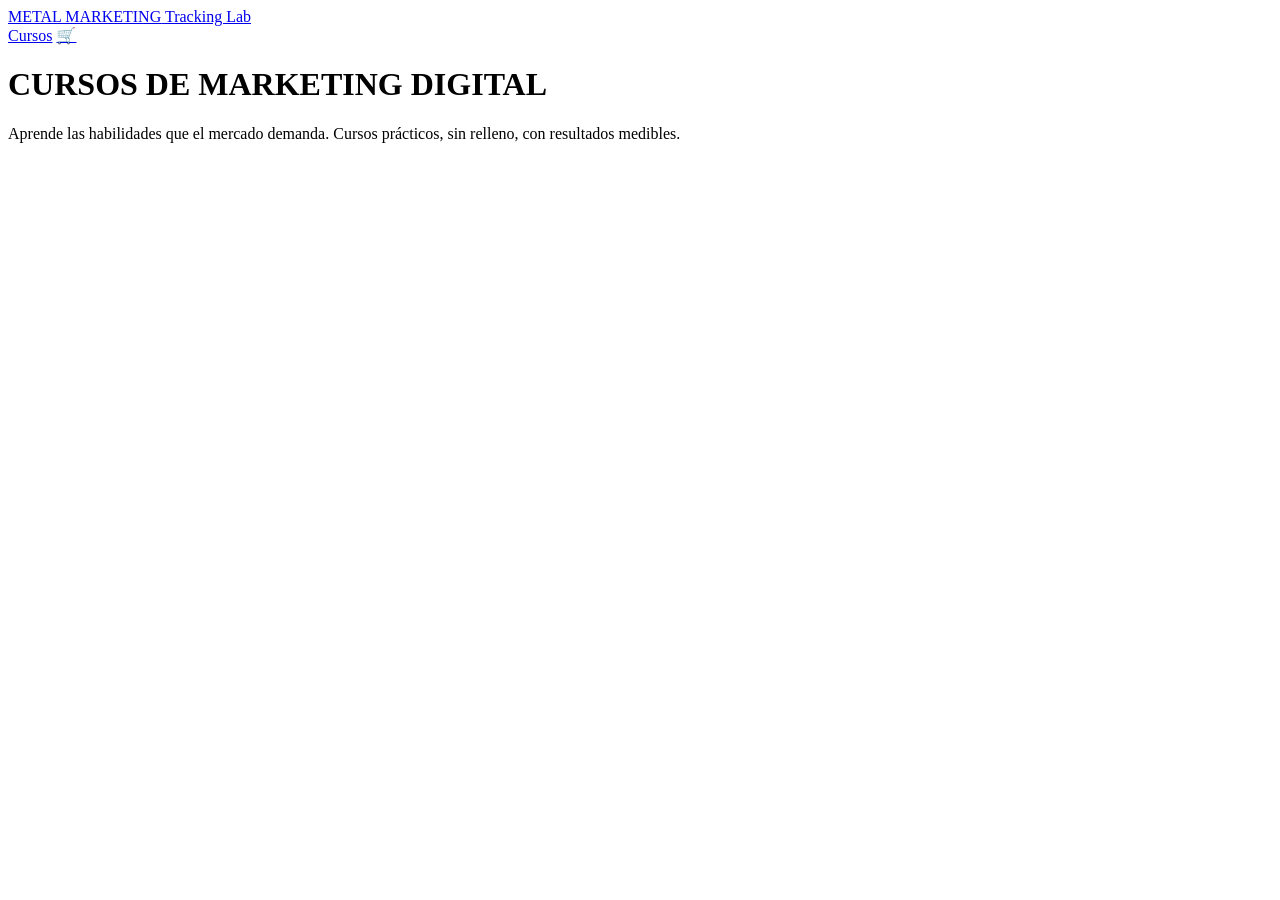
==== cursos/index.html @ c6b055bf "Create index.html" ====
<!DOCTYPE html>
<html lang="es">
<head>
  <meta charset="UTF-8">
  <meta name="viewport" content="width=device-width, initial-scale=1.0">
  <title>Cursos de Marketing Digital | Metal Marketing - Tracking Lab</title>
  <link rel="stylesheet" href="styles.css">
  <!-- 
    ==========================================
    AQUÍ VA EL SNIPPET DE GTM (cuando lo tengas)
    
    Reemplaza GTM-XXXXXXX con tu container ID.
    Este script debe ir lo más arriba posible
    en el <head> para que GTM capture todo.
    ==========================================
  -->
  <!--
  <script>(function(w,d,s,l,i){w[l]=w[l]||[];w[l].push({'gtm.start':
  new Date().getTime(),event:'gtm.js'});var f=d.getElementsByTagName(s)[0],
  j=d.createElement(s),dl=l!='dataLayer'?'&l='+l:'';j.async=true;j.src=
  'https://www.googletagmanager.com/gtm.js?id='+i+dl;f.parentNode.insertBefore(j,f);
  })(window,document,'script','dataLayer','GTM-XXXXXXX');</script>
  -->
</head>
<body>
  <!--
    ==========================================
    noscript de GTM (cuando lo tengas)
    ==========================================
  -->
  <!--
  <noscript><iframe src="https://www.googletagmanager.com/ns.html?id=GTM-XXXXXXX"
  height="0" width="0" style="display:none;visibility:hidden"></iframe></noscript>
  -->

  <nav class="nav">
    <a href="index.html" class="nav-brand">
      <span>METAL MARKETING</span>
      <span class="nav-badge">Tracking Lab</span>
    </a>
    <div class="nav-links">
      <a href="index.html">Cursos</a>
      <a href="carrito.html" class="cart-icon">
        🛒 <span class="cart-count" style="display:none">0</span>
      </a>
    </div>
  </nav>

  <div class="page-hero">
    <h1>CURSOS DE MARKETING DIGITAL</h1>
    <p>Aprende las habilidades que el mercado demanda. Cursos prácticos, sin relleno, con resultados medibles.</p>
  </div>

  <div class="container">
    <div class="product-grid" id="product-grid">
      <!-- Products rendered by JS -->
    </div>
  </div>

  <script src="tracking-lab.js"></script>
  <script>
    // ==========================================
    // RENDER PRODUCT CARDS
    // ==========================================
    const grid = document.getElementById('product-grid');
    
    PRODUCTS.forEach((product, index) => {
      const card = document.createElement('a');
      card.href = `producto.html?id=${product.item_id}`;
      card.className = 'product-card';
      card.innerHTML = `
        <div class="product-img">
          ${product.emoji}
          <span class="level-badge">${product.level}</span>
        </div>
        <div class="product-info">
          <h3>${product.item_name}</h3>
          <p class="desc">${product.description}</p>
          <div class="product-meta">
            <span class="product-price">
              <span class="currency">ARS</span> $${formatPrice(product.price)}
            </span>
          </div>
        </div>
      `;
      
      // Track click on product (select_item)
      card.addEventListener('click', () => {
        pushToDataLayer({
          event: "select_item",
          ecommerce: {
            item_list_id: "cursos_marketing",
            item_list_name: "Cursos de Marketing Digital",
            items: [formatItem(product, index)]
          }
        });
      });
      
      grid.appendChild(card);
    });

    // ==========================================
    // DATA LAYER: view_item_list
    // Este evento se dispara cuando la página
    // de catálogo se carga. Le dice a GA4 que
    // el usuario vio esta lista de productos.
    // ==========================================
    trackViewItemList(PRODUCTS, "Cursos de Marketing Digital");
  </script>
</body>
</html>
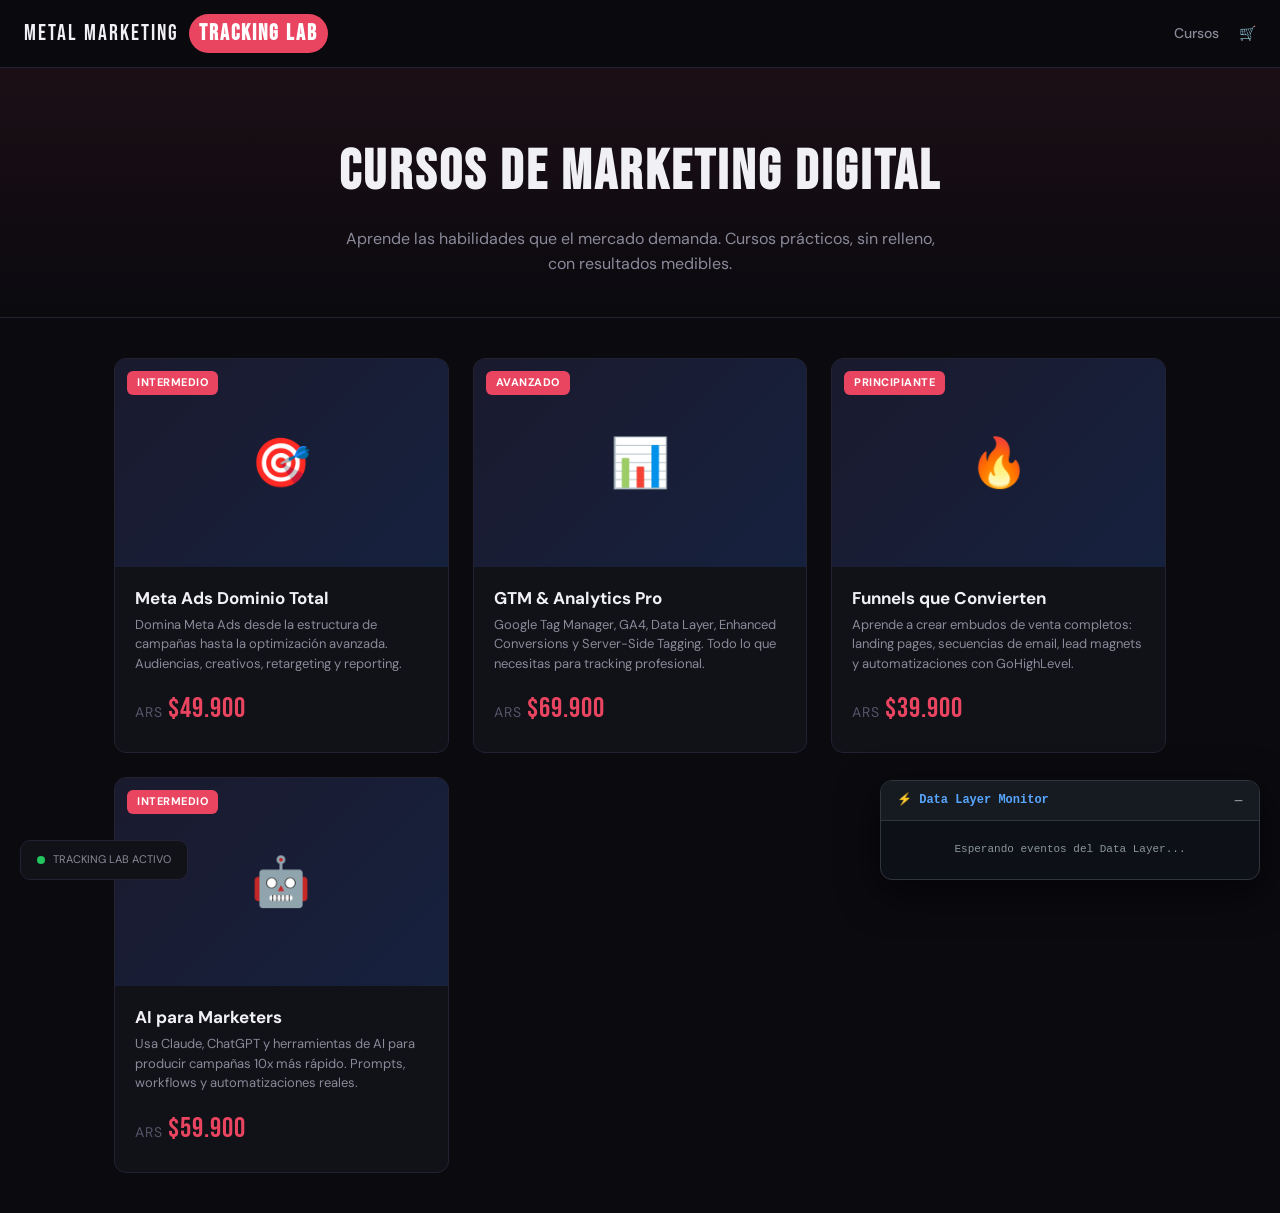
==== commit e924c8f5: "Update index.html" ====
--- a/cursos/index.html
+++ b/cursos/index.html
@@ -22,7 +22,20 @@
   })(window,document,'script','dataLayer','GTM-XXXXXXX');</script>
   -->
 </head>
+  <!-- Google Tag Manager -->
+<script>(function(w,d,s,l,i){w[l]=w[l]||[];w[l].push({'gtm.start':
+new Date().getTime(),event:'gtm.js'});var f=d.getElementsByTagName(s)[0],
+j=d.createElement(s),dl=l!='dataLayer'?'&l='+l:'';j.async=true;j.src=
+'https://www.googletagmanager.com/gtm.js?id='+i+dl;f.parentNode.insertBefore(j,f);
+})(window,document,'script','dataLayer','GTM-TBTWVTJF');</script>
+<!-- End Google Tag Manager →
+
 <body>
+  <!-- Google Tag Manager (noscript) -->
+<noscript><iframe src="https://www.googletagmanager.com/ns.html?id=GTM-TBTWVTJF"
+height="0" width="0" style="display:none;visibility:hidden"></iframe></noscript>
+<!-- End Google Tag Manager (noscript) -->
+
   <!--
     ==========================================
     noscript de GTM (cuando lo tengas)
--- a/cursos/styles.css
+++ b/cursos/styles.css
@@ -0,0 +1,647 @@
+/* ============================================
+   METAL MARKETING - ECOMMERCE TRACKING LAB
+   Shared styles matching the main site aesthetic
+   ============================================ */
+
+@import url('https://fonts.googleapis.com/css2?family=Bebas+Neue&family=DM+Sans:wght@400;500;600;700&display=swap');
+
+:root {
+  --bg-primary: #0a0a0f;
+  --bg-card: #111118;
+  --bg-card-hover: #1a1a24;
+  --accent: #e94560;
+  --accent-glow: rgba(233, 69, 96, 0.15);
+  --text-primary: #f0f0f5;
+  --text-secondary: #8a8a9a;
+  --text-muted: #55556a;
+  --border: #222233;
+  --success: #22c55e;
+  --warning: #f59e0b;
+  --font-display: 'Bebas Neue', sans-serif;
+  --font-body: 'DM Sans', sans-serif;
+}
+
+* { margin: 0; padding: 0; box-sizing: border-box; }
+
+body {
+  font-family: var(--font-body);
+  background: var(--bg-primary);
+  color: var(--text-primary);
+  line-height: 1.6;
+  min-height: 100vh;
+}
+
+/* NAV */
+.nav {
+  position: sticky;
+  top: 0;
+  z-index: 100;
+  background: rgba(10, 10, 15, 0.92);
+  backdrop-filter: blur(12px);
+  border-bottom: 1px solid var(--border);
+  padding: 14px 24px;
+  display: flex;
+  justify-content: space-between;
+  align-items: center;
+}
+
+.nav-brand {
+  display: flex;
+  align-items: center;
+  gap: 10px;
+  text-decoration: none;
+  color: var(--text-primary);
+}
+
+.nav-brand span {
+  font-family: var(--font-display);
+  font-size: 22px;
+  letter-spacing: 2px;
+}
+
+.nav-badge {
+  background: var(--accent);
+  color: #fff;
+  padding: 2px 10px;
+  border-radius: 20px;
+  font-size: 10px;
+  font-weight: 700;
+  letter-spacing: 1px;
+  text-transform: uppercase;
+}
+
+.nav-links {
+  display: flex;
+  align-items: center;
+  gap: 20px;
+}
+
+.nav-links a {
+  color: var(--text-secondary);
+  text-decoration: none;
+  font-size: 14px;
+  font-weight: 500;
+  transition: color 0.2s;
+}
+
+.nav-links a:hover { color: var(--text-primary); }
+
+.cart-icon {
+  position: relative;
+  cursor: pointer;
+  font-size: 20px;
+  text-decoration: none;
+}
+
+.cart-count {
+  position: absolute;
+  top: -8px;
+  right: -10px;
+  background: var(--accent);
+  color: #fff;
+  width: 18px;
+  height: 18px;
+  border-radius: 50%;
+  display: flex;
+  align-items: center;
+  justify-content: center;
+  font-size: 10px;
+  font-weight: 700;
+}
+
+/* HERO SECTIONS */
+.page-hero {
+  padding: 60px 24px 40px;
+  text-align: center;
+  background: linear-gradient(180deg, rgba(233, 69, 96, 0.08) 0%, transparent 100%);
+  border-bottom: 1px solid var(--border);
+}
+
+.page-hero h1 {
+  font-family: var(--font-display);
+  font-size: clamp(36px, 6vw, 56px);
+  letter-spacing: 3px;
+  margin-bottom: 8px;
+}
+
+.page-hero p {
+  color: var(--text-secondary);
+  max-width: 600px;
+  margin: 0 auto;
+  font-size: 16px;
+}
+
+/* CONTAINER */
+.container {
+  max-width: 1100px;
+  margin: 0 auto;
+  padding: 40px 24px;
+}
+
+/* PRODUCT GRID */
+.product-grid {
+  display: grid;
+  grid-template-columns: repeat(auto-fill, minmax(260px, 1fr));
+  gap: 24px;
+}
+
+.product-card {
+  background: var(--bg-card);
+  border: 1px solid var(--border);
+  border-radius: 12px;
+  overflow: hidden;
+  transition: all 0.3s ease;
+  cursor: pointer;
+  text-decoration: none;
+  color: inherit;
+  display: block;
+}
+
+.product-card:hover {
+  background: var(--bg-card-hover);
+  border-color: var(--accent);
+  transform: translateY(-4px);
+  box-shadow: 0 12px 40px rgba(233, 69, 96, 0.1);
+}
+
+.product-img {
+  width: 100%;
+  aspect-ratio: 16/10;
+  background: linear-gradient(135deg, #1a1a2e 0%, #16213e 100%);
+  display: flex;
+  align-items: center;
+  justify-content: center;
+  font-size: 48px;
+  position: relative;
+}
+
+.product-img .level-badge {
+  position: absolute;
+  top: 12px;
+  left: 12px;
+  background: var(--accent);
+  color: #fff;
+  padding: 3px 10px;
+  border-radius: 6px;
+  font-size: 11px;
+  font-weight: 700;
+  text-transform: uppercase;
+  letter-spacing: 0.5px;
+}
+
+.product-info {
+  padding: 20px;
+}
+
+.product-info h3 {
+  font-size: 17px;
+  font-weight: 700;
+  margin-bottom: 6px;
+  line-height: 1.3;
+}
+
+.product-info .desc {
+  color: var(--text-secondary);
+  font-size: 13px;
+  margin-bottom: 14px;
+  line-height: 1.5;
+}
+
+.product-meta {
+  display: flex;
+  align-items: center;
+  justify-content: space-between;
+}
+
+.product-price {
+  font-family: var(--font-display);
+  font-size: 28px;
+  color: var(--accent);
+  letter-spacing: 1px;
+}
+
+.product-price .currency {
+  font-size: 14px;
+  color: var(--text-muted);
+  font-family: var(--font-body);
+}
+
+/* BUTTONS */
+.btn {
+  display: inline-flex;
+  align-items: center;
+  justify-content: center;
+  gap: 8px;
+  padding: 12px 28px;
+  border-radius: 8px;
+  font-size: 14px;
+  font-weight: 700;
+  cursor: pointer;
+  transition: all 0.2s;
+  text-decoration: none;
+  border: none;
+  font-family: var(--font-body);
+}
+
+.btn-primary {
+  background: var(--accent);
+  color: #fff;
+}
+
+.btn-primary:hover {
+  background: #d63a54;
+  transform: translateY(-1px);
+  box-shadow: 0 6px 20px rgba(233, 69, 96, 0.3);
+}
+
+.btn-secondary {
+  background: transparent;
+  color: var(--text-primary);
+  border: 1px solid var(--border);
+}
+
+.btn-secondary:hover {
+  border-color: var(--accent);
+  color: var(--accent);
+}
+
+.btn-success {
+  background: var(--success);
+  color: #fff;
+}
+
+.btn-lg {
+  padding: 16px 36px;
+  font-size: 16px;
+}
+
+.btn-block {
+  width: 100%;
+}
+
+/* PRODUCT DETAIL */
+.product-detail {
+  display: grid;
+  grid-template-columns: 1fr 1fr;
+  gap: 48px;
+  align-items: start;
+}
+
+.product-detail-img {
+  aspect-ratio: 1;
+  background: linear-gradient(135deg, #1a1a2e 0%, #16213e 100%);
+  border-radius: 16px;
+  display: flex;
+  align-items: center;
+  justify-content: center;
+  font-size: 96px;
+  border: 1px solid var(--border);
+}
+
+.product-detail-info h1 {
+  font-size: 28px;
+  font-weight: 700;
+  margin-bottom: 8px;
+  line-height: 1.3;
+}
+
+.product-detail-price {
+  font-family: var(--font-display);
+  font-size: 48px;
+  color: var(--accent);
+  letter-spacing: 2px;
+  margin: 16px 0;
+}
+
+.product-detail-price .currency {
+  font-size: 20px;
+  color: var(--text-muted);
+  font-family: var(--font-body);
+}
+
+.product-features {
+  list-style: none;
+  margin: 20px 0;
+}
+
+.product-features li {
+  padding: 8px 0;
+  color: var(--text-secondary);
+  font-size: 14px;
+  display: flex;
+  align-items: center;
+  gap: 10px;
+}
+
+.product-features li::before {
+  content: "✓";
+  color: var(--success);
+  font-weight: 700;
+}
+
+/* CART */
+.cart-item {
+  display: flex;
+  align-items: center;
+  gap: 20px;
+  padding: 20px;
+  background: var(--bg-card);
+  border: 1px solid var(--border);
+  border-radius: 12px;
+  margin-bottom: 12px;
+}
+
+.cart-item-img {
+  width: 80px;
+  height: 80px;
+  background: linear-gradient(135deg, #1a1a2e 0%, #16213e 100%);
+  border-radius: 10px;
+  display: flex;
+  align-items: center;
+  justify-content: center;
+  font-size: 32px;
+  flex-shrink: 0;
+}
+
+.cart-item-info { flex: 1; }
+
+.cart-item-info h3 {
+  font-size: 15px;
+  font-weight: 600;
+  margin-bottom: 4px;
+}
+
+.cart-item-price {
+  font-family: var(--font-display);
+  font-size: 22px;
+  color: var(--accent);
+}
+
+.cart-remove {
+  background: none;
+  border: 1px solid var(--border);
+  color: var(--text-muted);
+  padding: 6px 12px;
+  border-radius: 6px;
+  cursor: pointer;
+  font-size: 12px;
+  transition: all 0.2s;
+}
+
+.cart-remove:hover {
+  border-color: #ef4444;
+  color: #ef4444;
+}
+
+/* CART SUMMARY */
+.cart-summary {
+  background: var(--bg-card);
+  border: 1px solid var(--border);
+  border-radius: 12px;
+  padding: 24px;
+  position: sticky;
+  top: 80px;
+}
+
+.cart-summary h3 {
+  font-family: var(--font-display);
+  font-size: 24px;
+  letter-spacing: 2px;
+  margin-bottom: 16px;
+  padding-bottom: 16px;
+  border-bottom: 1px solid var(--border);
+}
+
+.summary-row {
+  display: flex;
+  justify-content: space-between;
+  padding: 8px 0;
+  font-size: 14px;
+}
+
+.summary-row.total {
+  font-size: 18px;
+  font-weight: 700;
+  padding-top: 16px;
+  margin-top: 8px;
+  border-top: 1px solid var(--border);
+}
+
+.summary-row.total .amount {
+  color: var(--accent);
+  font-family: var(--font-display);
+  font-size: 28px;
+}
+
+/* CHECKOUT FORM */
+.checkout-grid {
+  display: grid;
+  grid-template-columns: 1.2fr 0.8fr;
+  gap: 40px;
+  align-items: start;
+}
+
+.form-section {
+  background: var(--bg-card);
+  border: 1px solid var(--border);
+  border-radius: 12px;
+  padding: 28px;
+  margin-bottom: 20px;
+}
+
+.form-section h3 {
+  font-family: var(--font-display);
+  font-size: 22px;
+  letter-spacing: 2px;
+  margin-bottom: 20px;
+}
+
+.form-group {
+  margin-bottom: 16px;
+}
+
+.form-group label {
+  display: block;
+  font-size: 13px;
+  font-weight: 600;
+  color: var(--text-secondary);
+  margin-bottom: 6px;
+  text-transform: uppercase;
+  letter-spacing: 0.5px;
+}
+
+.form-group input,
+.form-group select {
+  width: 100%;
+  padding: 12px 16px;
+  background: var(--bg-primary);
+  border: 1px solid var(--border);
+  border-radius: 8px;
+  color: var(--text-primary);
+  font-size: 14px;
+  font-family: var(--font-body);
+  transition: border-color 0.2s;
+}
+
+.form-group input:focus,
+.form-group select:focus {
+  outline: none;
+  border-color: var(--accent);
+}
+
+.form-row {
+  display: grid;
+  grid-template-columns: 1fr 1fr;
+  gap: 12px;
+}
+
+/* THANK YOU */
+.thank-you-box {
+  max-width: 600px;
+  margin: 0 auto;
+  text-align: center;
+  padding: 60px 24px;
+}
+
+.thank-you-icon {
+  width: 100px;
+  height: 100px;
+  background: rgba(34, 197, 94, 0.1);
+  border: 2px solid var(--success);
+  border-radius: 50%;
+  display: flex;
+  align-items: center;
+  justify-content: center;
+  font-size: 48px;
+  margin: 0 auto 24px;
+}
+
+.order-details {
+  background: var(--bg-card);
+  border: 1px solid var(--border);
+  border-radius: 12px;
+  padding: 24px;
+  margin-top: 24px;
+  text-align: left;
+}
+
+.order-details h3 {
+  font-family: var(--font-display);
+  font-size: 20px;
+  letter-spacing: 2px;
+  margin-bottom: 16px;
+  padding-bottom: 12px;
+  border-bottom: 1px solid var(--border);
+}
+
+/* DATA LAYER MONITOR */
+.dl-monitor {
+  position: fixed;
+  bottom: 20px;
+  right: 20px;
+  width: 380px;
+  max-height: 400px;
+  background: #0d1117;
+  border: 1px solid #30363d;
+  border-radius: 12px;
+  overflow: hidden;
+  z-index: 9999;
+  font-family: 'Fira Code', 'SF Mono', monospace;
+  box-shadow: 0 12px 40px rgba(0,0,0,0.5);
+}
+
+.dl-monitor-header {
+  padding: 10px 16px;
+  background: #161b22;
+  border-bottom: 1px solid #30363d;
+  display: flex;
+  justify-content: space-between;
+  align-items: center;
+  cursor: pointer;
+}
+
+.dl-monitor-header span {
+  color: #58a6ff;
+  font-size: 12px;
+  font-weight: 600;
+}
+
+.dl-monitor-toggle {
+  color: #8b949e;
+  background: none;
+  border: none;
+  cursor: pointer;
+  font-size: 16px;
+}
+
+.dl-monitor-body {
+  max-height: 340px;
+  overflow-y: auto;
+  padding: 12px;
+}
+
+.dl-event {
+  padding: 8px 10px;
+  margin-bottom: 6px;
+  background: #161b22;
+  border-radius: 6px;
+  border-left: 3px solid #58a6ff;
+}
+
+.dl-event.ecommerce { border-left-color: #e94560; }
+
+.dl-event-name {
+  color: #e94560;
+  font-size: 12px;
+  font-weight: 700;
+}
+
+.dl-event-data {
+  color: #8b949e;
+  font-size: 11px;
+  margin-top: 4px;
+  white-space: pre-wrap;
+  word-break: break-all;
+}
+
+/* TRACKING BADGE */
+.tracking-badge {
+  position: fixed;
+  bottom: 20px;
+  left: 20px;
+  background: var(--bg-card);
+  border: 1px solid var(--border);
+  border-radius: 10px;
+  padding: 10px 16px;
+  z-index: 9999;
+  display: flex;
+  align-items: center;
+  gap: 8px;
+}
+
+.tracking-badge .dot {
+  width: 8px;
+  height: 8px;
+  background: var(--success);
+  border-radius: 50%;
+  animation: pulse 2s infinite;
+}
+
+.tracking-badge span {
+  font-size: 11px;
+  color: var(--text-secondary);
+}
+
+@keyframes pulse {
+  0%, 100% { opacity: 1; }
+  50% { opacity: 0.4; }
+}
+
+/* RESPONSIVE */
+@media (max-width: 768px) {
+  .product-detail { grid-template-columns: 1fr; gap: 24px; }
+  .checkout-grid { grid-template-columns: 1fr; }
+  .product-grid { grid-template-columns: 1fr; }
+  .dl-monitor { width: calc(100% - 40px); right: 20px; }
+  .nav-links { gap: 12px; }
+}
